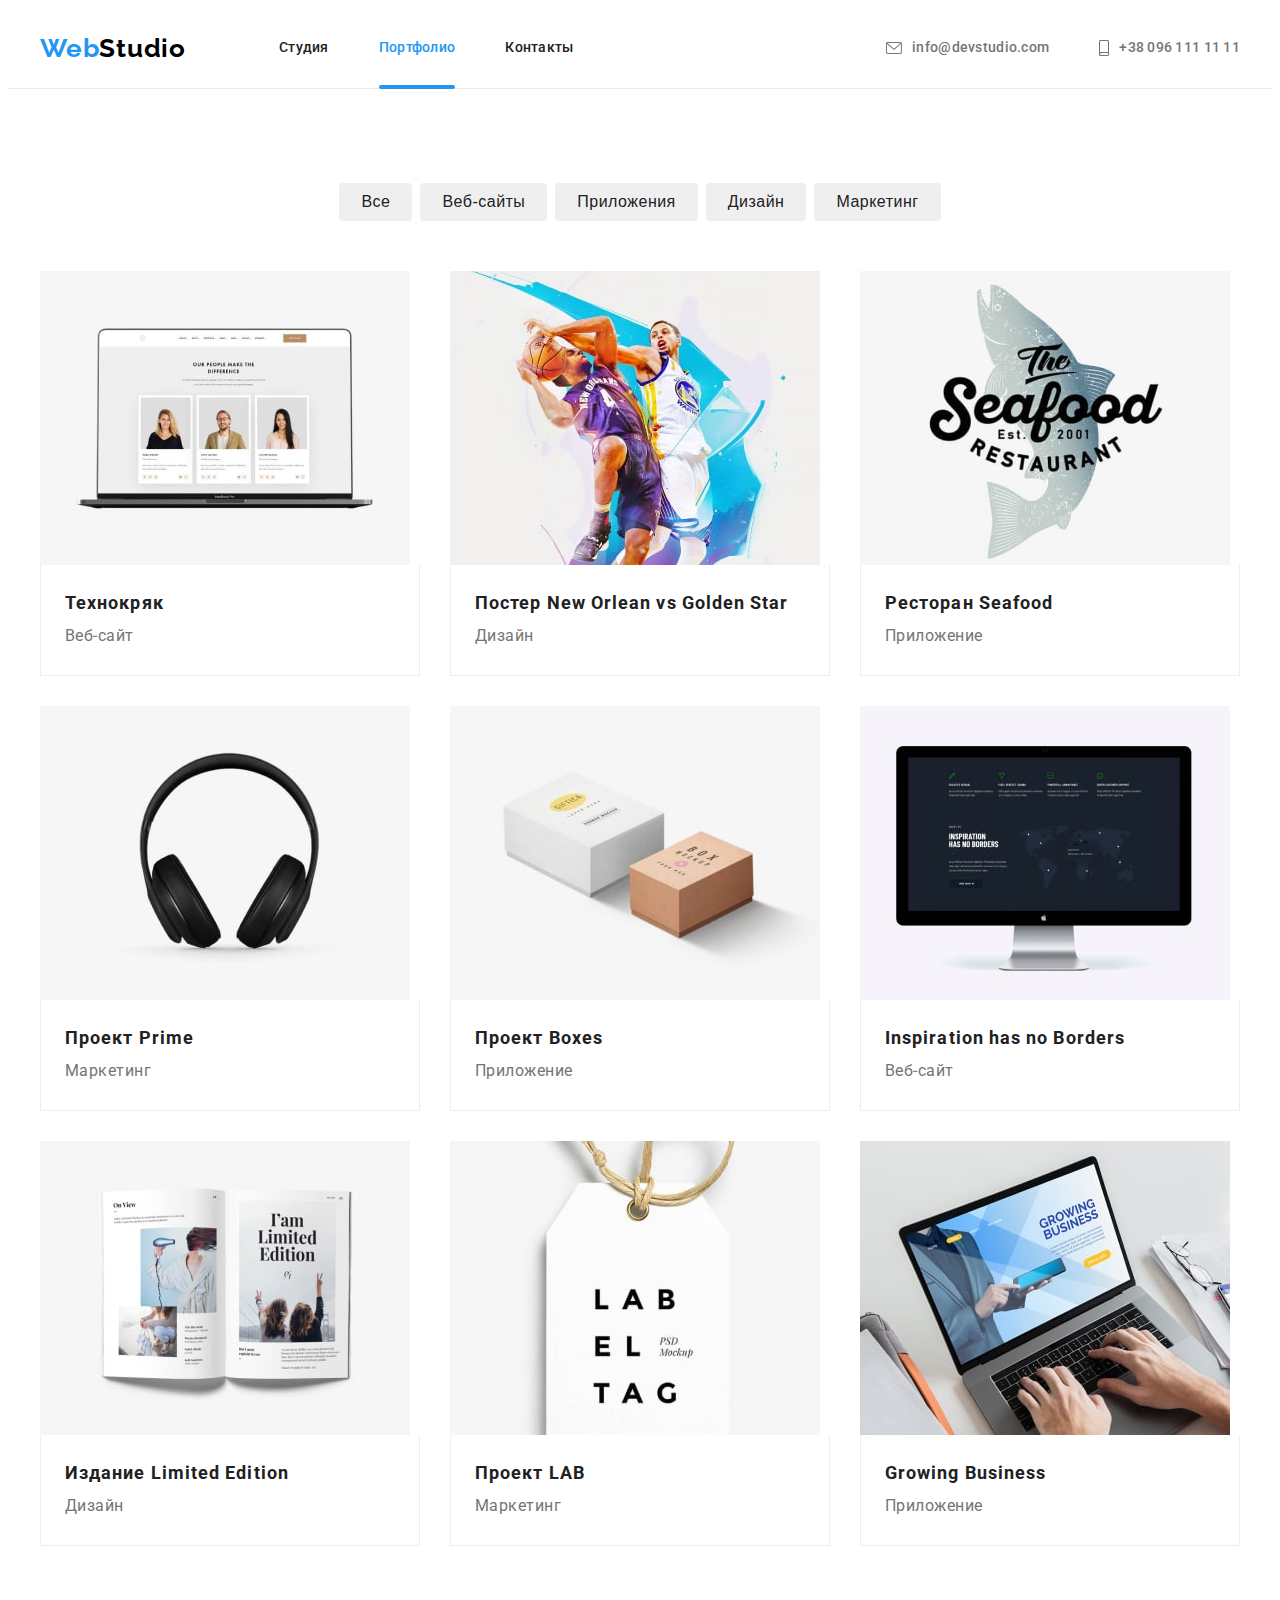
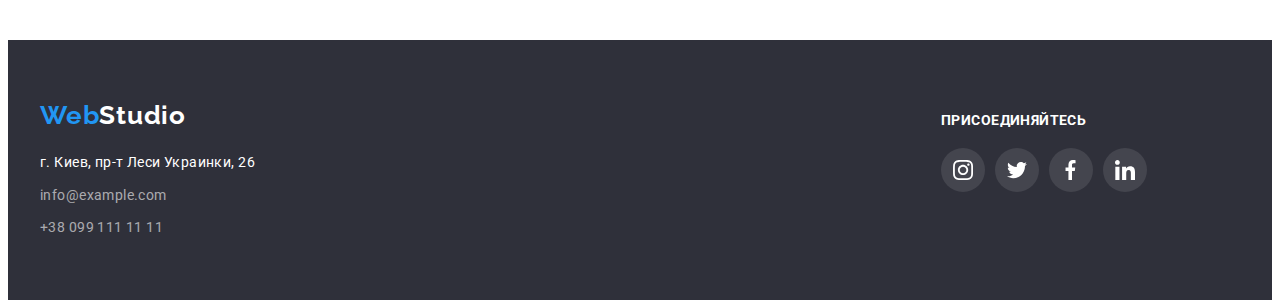
==== portfolio.html @ 2335413b "base" ====
<!DOCTYPE html>
<html lang="ru">
<head>
    <link rel="stylesheet" href="https://cdnjs.cloudflare.com/ajax/libs/modern-normalize/1.1.0/modern-normalize.min.css"
        integrity="sha512-wpPYUAdjBVSE4KJnH1VR1HeZfpl1ub8YT/NKx4PuQ5NmX2tKuGu6U/JRp5y+Y8XG2tV+wKQpNHVUX03MfMFn9Q=="
        crossorigin="anonymous" referrerpolicy="no-referrer" />
    <meta charset="UTF-8">
    <meta http-equiv="X-UA-Compatible" content="IE=edge">
    <meta name="viewport" content="width=device-width, initial-scale=1.0">
    <title>Document</title>
    <link rel="stylesheet" href="./css/style.css">
    <link rel="preconnect" href="https://fonts.googleapis.com">
    <link rel="preconnect" href="https://fonts.gstatic.com" crossorigin>
    <link href="https://fonts.googleapis.com/css2?family=Raleway:wght@700&family=Roboto:wght@400;500;700;900&display=swap"
        rel="stylesheet">
</head>
<body class="page">
    <header class="header">
        <div class="conteiner">
            <nav class="header-navigation">
                <a href="./index.html" lang="en" class="header-logo link">
                    <span class="header-logo-accent">Web</span>Studio
                </a>
    
                <ul class="header-list-menu list">
                    <li class="header-item-menu">
                        <a href="./index.html" class="header-link link">Студия</a>
                    </li>
                    <li class="header-item-menu">
                        <a href="./portfolio.html" class="header-link link current">Портфолио</a>
                    </li>
                    <li class="header-item-menu">
                        <a href="" class="header-link link">Контакты</a>
                    </li>
                </ul>
            </nav>
            <div class="header-right">
                <ul class="header-list-auth list">
                    <li class="header-item-auth">
                        <a class="header-mail link" href="mailto:info@devstudio.com">
                            <svg class="logo-icon" width="16" height="12">
                                <use href="./img/sprite.svg#icon-envelope"></use>
    
                            </svg>
                            info@devstudio.com
                        </a>
                    </li>
                    <li class="header-item-auth">
                        <a class="header-tel link" href="tel:+380961111111">
                            <svg class="logo-icon" width="10" height="16">
                                <use href="./img/sprite.svg#icon-smartphone"></use>
                            </svg>
                            +38 096 111 11 11</a>
                    </li>
                </ul>
            </div>
        </div>
    </header>
    <main>
        <section class="main-content section">
            <div class="conteiner">
                <h2 class="offscreen">Наша работа галерея</h2>
                <ul class="filter-list list">
                    <li  class="filter-item"><button class="btn-portfolio" type="button">Все</button></li>
                    <li class="filter-item"><button class="btn-portfolio" type="button">Веб-сайты</button></li>
                    <li class="filter-item"><button class="btn-portfolio" type="button">Приложения</button></li>
                    <li class="filter-item"><button class="btn-portfolio" type="button">Дизайн</button></li>
                    <li class="filter-item"><button class="btn-portfolio" type="button">Маркетинг</button></li>
                </ul>
                <ul class="content-list list"> 
                    
                    <li class="content-card">
                        <a class="content-link link" href="">
                            <div class="card-overlay">
                                <img src="./img/portfolio-page/team-profile-on-screan.jpg" alt="команда на екране" width="370" height="294">
                                <p class="content-text-portfolio link">Технокряк это современная площадка распространения коронавируса. Компании
                                    используют эту платформу для цифрового
                                    шпионажа и атак на защищённые сервера конкурентов.</p>
                            </div>  
                            <div class="content-card-inside">
                                <h3 class="content-title">Технокряк</h3>
                                <p class="content-product-name">Веб-сайт</p>
                            </div>
                        </a>
                    </li>

                    <li class="content-card" >
                        <a class="content-link link" href="">
                            <div class="card-overlay">
                                <img src="./img/portfolio-page/bascatbool.jpg" alt="баскетбол" width="370" height="294">
                                <p class="content-text-portfolio link"></p>
                            </div>
                            <div class="content-card-inside">
                                <h3 class="content-title">Постер <span lang="en">New Orlean vs Golden Star</span> </h3>
                                <p class="content-product-name">Дизайн</p>
                            </div>
                        </a>                     
                    </li>

                    <li class="content-card" >
                        <a class="content-link link" href="">
                            <div class="card-overlay">
                                <img src="./img/portfolio-page/shark-and-logo.jpg" alt="акула и логотип" width="370" height="294">
                                <p class="content-text-portfolio link"></p>
                            </div>
                            <div class="content-card-inside">
                                <h3 class="content-title">Ресторан <span lang="en">Seafood</span> </h3>
                                <p class="content-product-name">Приложение</p>
                            </div>
                        </a>
                    </li>

                    <li class="content-card">
                        <a class="content-link link" href="">
                            <div class="card-overlay">
                                <img src="./img/portfolio-page/headphone.jpg" alt="наушники" width="370" height="294">
                                <p class="content-text-portfolio link"></p>
                            </div>
                            <div class="content-card-inside">
                                <h3 class="content-title">Проект <span lang="en">Prime</span> </h3>
                                <p class="content-product-name">Маркетинг</p>
                            </div>
                        </a>                      
                    </li>

                    <li class="content-card">
                        <a class="content-link link" href="">
                            <div class="card-overlay">
                                <img src="./img/portfolio-page/two-box.jpg" alt="коробочки" width="370" height="294">
                                <p class="content-text-portfolio link"></p>
                            </div>
                            <div class="content-card-inside">
                                <h3 class="content-title">Проект <span lang="en">Boxes</span></h3>
                                <p class="content-product-name">Приложение</p>
                            </div>
                        </a>                      
                    </li>

                    <li class="content-card">
                        <a class="content-link link" href="">
                            <div class="card-overlay">
                                <img src="./img/portfolio-page/monitor.jpg" alt="монитор" width="370" height="294">
                                <p class="content-text-portfolio link"></p>
                            </div>
                            <div class="content-card-inside">
                                <h3 class="content-title" lang="en">Inspiration has no Borders</h3>
                                <p class="content-product-name">Веб-сайт</p>
                            </div>
                        </a>                       
                    </li>

                    <li class="content-card" >
                        <a class="content-link link" href="">
                            <div class="card-overlay">
                                <img src="./img/portfolio-page/magazin's-page.jpg" alt="страница журнала" width="370" height="294">
                                <p class="content-text-portfolio link"></p>
                            </div>
                            <div class="content-card-inside">
                                <h3 class="content-title">Издание <span lang="en">Limited Edition</span> </h3>
                                <p class="content-product-name">Дизайн</p>
                            </div>
                        </a>                       
                    </li>

                    <li class="content-card" >
                        <a class="content-link link" href="">
                            <div class="card-overlay">
                                <img src="./img/portfolio-page/tag.jpg" alt="етикетка" width="370" height="294">
                                <p class="content-text-portfolio link"></p>
                            </div>
                            <div class="content-card-inside">
                                <h3 class="content-title">Проект <span lang="en">LAB</span></h3>
                                <p class="content-product-name">Маркетинг</p>
                            </div>
                        </a>                      
                    </li>

                    <li class="content-card">
                        <a class="content-link link" href="">
                            <div class="card-overlay">
                                <img src="./img/portfolio-page/laptoop.jpg" alt="работа на ноутбуке" width="370" height="294">
                                <p class="content-text-portfolio link"></p>
                            </div>
                            <div class="content-card-inside">
                                <h3 class="content-title" lang="en">Growing Business</h3>
                                <p class="content-product-name">Приложение</p>
                            </div>
                        </a>                     
                    </li>
                </ul>
            </div>
        </section>
    </main>
<footer class="footer">
    <div class="conteiner footer-row">
        <div class="contacts-footer">
            <a href="./index.html" lang="en" class="footer-logo link">
                <span class="header-logo-accent">Web</span>Studio
            </a>
            <address>
                <ul class="list">
                    <li class="footer-item"><a class="link location" href="https://goo.gl/maps/bqCm8uYe42ZfHNk9A"
                            target="_blank" rel="noopener noreferrer">г. Киев, пр-т Леси Украинки, 26</a></li>
                    <li class="footer-item"><a class="link footer-item-mail-phone"
                            href="mailto:info@example.com">info@example.com</a></li>
                    <li class="footer-item"><a class="link footer-item-mail-phone" href="tel:+380991111111">+38 099 111
                            11 11</a>
                    </li>
                </ul>
            </address>
        </div>
        <div class="socials-footer">
            <p class="socials-text-footer">присоединяйтесь</p>
            <ul class="our-team-socials-footer  list socials-list">
                <li class="socials-item">
                    <a class="socials-link-footer link" href="">
                        <svg class="socials-icon-footer" width="20" height="20">
                            <use href="./img/sprite.svg#icon-instagram-1"></use>
                        </svg>
                    </a>
                </li>

                <li class="socials-item">
                    <a class="socials-link-footer link" href="">
                        <svg class="socials-icon-footer" width="20" height="20">
                            <use href="./img/sprite.svg#icon-twitter-2"></use>
                        </svg>
                    </a>
                </li>

                <li class="socials-item">
                    <a class="socials-link-footer link" href="">
                        <svg class="socials-icon-footer" width="20" height="20">
                            <use href="./img/sprite.svg#icon-facebook-3"></use>
                        </svg>
                    </a>
                </li>

                <li class="socials-item">
                    <a class="socials-link-footer link" href="">
                        <svg class="socials-icon-footer" width="20" height="20">
                            <use href="./img/sprite.svg#icon-linkedin-4"></use>
                        </svg>
                    </a>
                </li>
            </ul>
        </div>
    </div>
</footer>
</body>
</html>
---- css/style.css ----
:root {
  --main-title-color: #ffffff;
  --socondary-background-color: #f5f4fa;
  --main-text-color: #757575;
  --secondary-text-color: #212121;
  --accent-color: #2196f3;
  --card-betwen: 30px;
  --all-timing-animation: 250ms;
  --all-transition-timing-function: cubic-bezier(0.4, 0, 0.2, 1);
}

body {
  background-color: #ffffff;
  font-family: "Roboto", sans-serif;
  color: #757575;
}

p,
h1,
h2,
h3,
h4,
h5,
h6 {
  margin-top: 0;
  margin-bottom: 0;
}

ul {
  margin-bottom: 0;
  margin-top: 0;
  padding-left: 0;
}

img {
  display: block;
  max-width: 100%;
  height: auto;
}

.list {
  list-style: none;
}

.link {
  text-decoration: none;
}

.conteiner {
  margin-right: auto;
  margin-left: auto;
  width: 1200px;
  padding-left: 15px;
  padding-right: 15px;
}

.offscreen {
  position: absolute;
  clip: rect(1px, 1px, 1px, 1px);
  padding: 0;
  border: 0;
  height: 1px;
  width: 1px;
  overflow: hidden;
}

.section {
  padding-top: 94px;
  padding-bottom: 94px;
}
/* --------------header------------- */
.header {
  border-bottom: 1px solid #ececec;
}

.header-logo {
  font-family: "Raleway", sans-serif;
  font-style: normal;
  font-weight: bold;
  font-size: 26px;
  line-height: 1.19;
  letter-spacing: 0.03em;
  color: #000000;
  margin-right: 93px;
}

.header-logo-accent {
  color: var(--accent-color);
}

.header-link {
  display: block;
  font-weight: 500;
  font-size: 14px;
  line-height: 1.14;
  letter-spacing: 0.02em;
  color: var(--secondary-text-color);
  padding-top: 32px;
  padding-bottom: 32px;
  transition-property: color;
  transition-duration: var(--all-timing-animation);
  transition-timing-function: var(--all-transition-timing-function);
}

.header > .conteiner {
  display: flex;
  align-items: center;
}

.header-list-menu {
  display: flex;
}

.header-item-auth:not(:last-child),
.header-item-menu:not(:last-child) {
  margin-right: 50px;
}

.header-navigation {
  display: flex;
  align-items: center;
}

.header-list-auth {
  display: flex;
}

.header-link:hover,
.header-link:focus {
  color: var(--accent-color);
}

.header-right {
  margin-left: auto;
}

.header-item-menu {
  position: relative;
}

.current::after {
  content: "";
  display: inline-block;
  width: 100%;
  height: 4px;
  background-color: var(--accent-color);
  border-radius: 2px;
  position: absolute;
  bottom: -1px;
  left: 0px;
}

.header-list-menu .current {
  color: var(--accent-color);
}

.header-tel,
.header-mail {
  display: flex;
  align-items: center;
  font-weight: 500;
  font-size: 14px;
  line-height: 1.14;
  letter-spacing: 0.02em;
  color: var(--main-text-color);
  padding-top: 32px;
  padding-bottom: 32px;
  transition-property: color;
  transition-duration: var(--all-timing-animation);
  transition-timing-function: var(--all-transition-timing-function);
}

.logo-icon {
  margin-right: 10px;
  fill: #757575;
  transition-property: fill;
  transition-duration: var(--all-timing-animation);
  transition-timing-function: var(--all-transition-timing-function);
}

.header-mail:focus,
.header-mail:hover,
.header-tel:hover,
.header-tel:focus {
  color: var(--accent-color);
}

.header-tel:focus > .logo-icon,
.header-mail:focus > .logo-icon,
.header-tel:hover > .logo-icon,
.header-mail:hover > .logo-icon {
  fill: var(--accent-color);
}

/* --------------hero------------- */
.background-image-hero {
  background-image: linear-gradient(
      rgba(47, 48, 58, 0.4),
      rgba(47, 48, 58, 0.4)
    ),
    url(../img/hero-section/bg-hero.jpg);
  max-width: 1600px;
  background-repeat: no-repeat;
  background-position: center;
  background-size: cover;
  margin: 0 auto;
}

.hero {
  padding-top: 200px;
  padding-bottom: 200px;
}

.hero-title {
  font-weight: 900;
  font-size: 44px;
  line-height: 1.36;
  text-align: center;
  letter-spacing: 0.06em;
  text-transform: uppercase;
  color: #ffffff;
}

.btn {
  display: block;
  width: 200px;
  height: 50px;
  background-color: var(--accent-color);
  border-radius: 4px;
  border: none;
  font-weight: bold;
  font-size: 16px;
  line-height: 1.87;
  color: #ffffff;
  cursor: pointer;
  margin: 0 auto;
  margin-top: 30px;
}

/* ---------------about-us------------ */

.about-us-image {
  width: 270px;
  height: 120px;
  display: flex;
  align-items: center;
  justify-content: center;
  background-color: #f5f4fa;
  border-radius: 4px;
}

.about-us-title {
  margin-top: 30px;
  font-weight: bold;
  font-size: 14px;
  line-height: 16px;
  letter-spacing: 0.03em;
  text-transform: uppercase;
  color: var(--secondary-text-color);
  margin-bottom: 10px;
}

.about-us-text {
  font-weight: normal;
  font-size: 14px;
  line-height: 1.71;
  letter-spacing: 0.03em;
  color: var(--main-text-color);
}

.about-us-list {
  display: flex;
}

.about-us-item {
  display: inline-block;
  width: 270px;
}

.about-us-photo-item:not(:last-child),
.about-us-item:not(:last-child) {
  margin-right: 30px;
}

/* ---------------about-us-second----------- */
.about-us-second {
  padding-bottom: 94px;
}

.about-us-photo-item {
  position: relative;
}

.about-us-photo-item::before {
  content: "";
  display: inline-block;
  width: 100%;
  height: 70px;
  background-color: #2f303a;
  opacity: 0.8;
  position: absolute;
  bottom: 0px;
  right: 0px;
}

.about-us-text-in-photo {
  display: inline-block;
  width: 100%;
  margin-top: 251px;
  font-style: normal;
  font-weight: bold;
  font-size: 14px;
  line-height: 1.14;
  text-align: center;
  color: #ffffff;
  letter-spacing: 0.03em;
  text-transform: uppercase;
  position: absolute;
  top: 0px;
}

.about-us-title-two {
  font-weight: bold;
  font-size: 36px;
  line-height: 1.16;
  text-align: center;
  letter-spacing: 0.03em;
  color: var(--secondary-text-color);
  margin-bottom: 50px;
}

.about-us-list-photo {
  display: flex;
}

.about-us-photo-item {
  margin-right: 30px;
}

/* ---------------our-team------------ */
.our-team {
  background-color: #f5f4fa;
}

.our-team-main-title {
  font-weight: bold;
  font-size: 36px;
  line-height: 1.16;
  text-align: center;
  letter-spacing: 0.03em;
  color: var(--secondary-text-color);
  margin-bottom: 50px;
}

.our-team-list {
  display: flex;
}

.our-team-card {
  box-shadow: 0px 1px 3px rgba(0, 0, 0, 0.12), 0px 1px 1px rgba(0, 0, 0, 0.14),
    0px 2px 1px rgba(0, 0, 0, 0.2);
  border-radius: 0px 0px 4px 4px;
  background-color: #ffffff;
}

.our-team-card:not(:last-child) {
  margin-right: 30px;
}

.our-team-content {
  padding-bottom: 30px;
  padding-top: 30px;
}

.our-team-name {
  font-weight: 500;
  font-size: 16px;
  line-height: 1.18;
  text-align: center;
  letter-spacing: 0.03em;
  color: var(--secondary-text-color);
}

.our-team-jobs-name {
  font-weight: normal;
  font-size: 16px;
  line-height: 1.18;
  text-align: center;
  letter-spacing: 0.03em;
  margin-top: 10px;
  margin-bottom: 16px;
}

.socials-link {
  width: 44px;
  height: 44px;
  display: flex;
  align-items: center;
  justify-content: center;
  border-radius: 50%;
  background-color: #ffffff;
  transition-property: background-color;
  transition-duration: var(--all-timing-animation);
  transition-timing-function: var(--all-transition-timing-function);
}

.socials-list {
  display: flex;
  justify-content: center;
}

.socials-item:not(:last-child) {
  margin-right: 10px;
}

.socials-icon {
  fill: #afb1b8;
  transition-property: fill;
  transition-duration: var(--all-timing-animation);
  transition-timing-function: var(--all-transition-timing-function);
}

.socials-link:hover > .socials-icon {
  fill: #ffffff;
}

.socials-link:focus > .socials-icon {
  fill: #ffffff;
}

.socials-link:hover,
.socials-link:focus {
  background-color: var(--accent-color);
}
/*---------------our-clients---------*/

.our-clients-title {
  font-style: normal;
  font-weight: bold;
  font-size: 36px;
  line-height: 1.16;
  text-align: center;
  letter-spacing: 0.03em;
  color: var(--secondary-text-color);
}

.our-clients-list {
  display: flex;
  margin-top: 50px;
  align-items: center;
}

.our-clients-item {
  width: 170px;
  height: 92px;
  border: 1px solid #afb1b8;
  border-radius: 4px;
  transition-property: color;
  transition-duration: var(--all-timing-animation);
  transition-timing-function: var(--all-transition-timing-function);
}

.our-clients-item:not(:last-child) {
  margin-right: 30px;
}

.our-clients-image {
  fill: #afb1b8;
  transition-property: fill;
  transition-duration: var(--all-timing-animation);
  transition-timing-function: var(--all-transition-timing-function);
}

.our-clients-link {
  width: 100%;
  height: 100%;
  display: flex;
  align-items: center;
  justify-content: center;
}

.our-clients-link:focus > .our-clients-image {
  fill: var(--accent-color);
}

.our-clients-link:focus > .our-clients-item {
  border: 1px solid var(--accent-color);
}
.our-clients-item:hover .our-clients-image {
  fill: var(--accent-color);
}

.our-clients-item:hover {
  border: 1px solid var(--accent-color);
}
/* ---------------footer------------ */
.footer-row {
  display: flex;
  justify-content: space-between;
}

.contacts-footer {
  margin-right: 70px;
}

.footer-logo {
  display: block;
  font-family: "Raleway", sans-serif;
  font-style: normal;
  font-weight: bold;
  font-size: 26px;
  line-height: 1.19;
  letter-spacing: 0.03em;
  color: #ffffff;
}

.location {
  display: block;
  font-style: normal;
  font-weight: normal;
  font-size: 14px;
  line-height: 1.71;
  letter-spacing: 0.03em;
  color: #ffffff;
}

.footer-item-mail-phone {
  display: block;
  font-style: normal;
  font-weight: normal;
  font-size: 14px;
  line-height: 1.71;
  letter-spacing: 0.03em;
  color: rgba(255, 255, 255, 0.6);
}

.footer-item {
  margin-top: 9px;
}

.footer-item:first-child {
  margin-top: 20px;
}

.socials-footer {
  margin-right: 93px;
}

.socials-text-footer {
  margin-top: 12px;
  margin-bottom: 20px;
  font-style: normal;
  font-weight: bold;
  font-size: 14px;
  line-height: 16px;
  letter-spacing: 0.03em;
  text-transform: uppercase;
  color: #ffffff;
}

.our-team-socials-footer {
  display: flex;
  margin-top: 20px;
}

.socials-icon-footer {
  fill: #ffffff;
}

.socials-link-footer {
  background: rgba(255, 255, 255, 0.1);
  width: 44px;
  height: 44px;
  display: flex;
  align-items: center;
  justify-content: center;
  border-radius: 50%;
  transition-property: background-color;
  transition-duration: var(--all-timing-animation);
  transition-timing-function: var(--all-transition-timing-function);
}

.footer {
  background-color: #2f303a;
  padding-top: 60px;
  padding-bottom: 60px;
}

.socials-link-footer:hover,
.socials-link-footer:focus {
  background-color: var(--accent-color);
}

.sign-footer-wrap {
  display: flex;
  justify-content: space-between;
}

.footer-input {
  width: 358px;
  height: 50px;
  border: 1px solid rgba(255, 255, 255, 0.3);
  filter: drop-shadow(0px 4px 4px rgba(0, 0, 0, 0.15));
  border-radius: 4px;
  background: transparent;
  padding-left: 16px;
}

.btn-footer {
  margin: 0;
  margin-left: 12px;
  display: inline-flex;
  align-items: center;
  justify-content: center;
}

.icon-send {
  margin-left: 10px;
}
/* --------------PORFOLIO HTML--------- */
/* -------------content--------------- */
.filter-list {
  display: flex;
  justify-content: center;
  margin-bottom: 50px;
}

.filter-item:not(:last-child) {
  margin-right: 8px;
}

.btn-portfolio {
  padding: 6px 22px 6px 22px;
  font-weight: 500;
  font-size: 16px;
  line-height: 1.62;
  text-align: center;
  letter-spacing: 0.03em;
  cursor: pointer;
  color: var(--secondary-text-color);
  border-radius: 4px;
  border: none;
  transition-property: color, background-color, box-shadow;
  transition-duration: var(--all-timing-animation);
  transition-timing-function: var(--all-transition-timing-function);
}

.btn-portfolio:focus,
.btn-portfolio:hover,
.btn-portfolio:active {
  color: #ffffff;
  background-color: var(--accent-color);
  box-shadow: 0px 3px 1px rgba(0, 0, 0, 0.1), 0px 1px 2px rgba(0, 0, 0, 0.08),
    0px 2px 2px rgba(0, 0, 0, 0.12);
}

.content-title {
  font-weight: bold;
  font-size: 18px;
  line-height: 2;
  letter-spacing: 0.06em;
  color: var(--secondary-text-color);
}

.content-product-name {
  font-weight: normal;
  font-size: 16px;
  line-height: 1.87;
  letter-spacing: 0.03em;
  margin-bottom: 4px;
  color: var(--main-text-color);
}

.content-list {
  display: flex;
  flex-wrap: wrap;
  margin-top: calc(-1 * var(--card-betwen));
  margin-left: calc(-1 * var(--card-betwen));
}

.content-card {
  margin-left: var(--card-betwen);
  margin-top: var(--card-betwen);
  flex-basis: calc(100% / 3 - var(--card-betwen));
}

.content-link {
  display: block;
  transition-property: background-color, box-shadow;
  transition-duration: var(--all-timing-animation);
  transition-timing-function: var(--all-transition-timing-function);
}

.card-overlay {
  position: relative;
  overflow: hidden;
}

.content-text-portfolio {
  position: absolute;
  top: 0;
  left: 0;
  background-color: rgba(33, 150, 243, 0.9);
  height: 100%;
  width: 100%;
  font-style: normal;
  font-weight: normal;
  font-size: 18px;
  line-height: 1.56;
  letter-spacing: 0.03em;
  color: #ffffff;
  padding: 63px 24px 63px 24px;
  overflow: auto;
  transform: translateY(100%);
  transition-property: transform;
  transition-duration: var(--all-timing-animation);
  transition-timing-function: var(--all-transition-timing-function);
}

.content-link:hover,
.content-link:focus {
  box-shadow: 0px 1px 1px rgba(0, 0, 0, 0.12), 0px 4px 4px rgba(0, 0, 0, 0.06),
    1px 4px 6px rgba(0, 0, 0, 0.16);
}

.content-link:hover .content-text-portfolio,
.content-link:focus .content-text-portfolio {
  transform: translateY(0%);
}

.content-card-inside {
  padding: 20px 24px 20px 24px;
  background: #ffffff;
  border: 1px solid #eeeeee;
  border-top: none;
}

/* --------------modal-------------- */

.backdrop {
  position: fixed;
  width: 100vw;
  height: 100vh;
  background-color: rgba(0, 0, 0, 0.1);
  top: 0;
  right: 0;
  display: flex;
  justify-content: center;
  align-items: center;
  transition: opacity 250ms, visibility 250ms;
}

.modal-window {
  width: 528px;
  min-height: 581px;
  background-color: #ffffff;
  box-shadow: 0px 1px 3px rgba(0, 0, 0, 0.12), 0px 1px 1px rgba(0, 0, 0, 0.14),
    0px 2px 1px rgba(0, 0, 0, 0.2);
  border-radius: 4px;
  position: relative;
  opacity: 1;
  padding: 40px;
  transition-property: opacity;
  transition-duration: var(--all-timing-animation);
  transition-timing-function: var(--all-transition-timing-function);
}

.btn-close {
  width: 30px;
  height: 30px;
  border: 1px solid rgba(0, 0, 0, 0.1);
  border-radius: 50%;
  display: flex;
  align-items: center;
  justify-content: center;
  background: unset;
  position: absolute;
  right: 8px;
  top: 8px;
}

.btn-close:focus,
.btn-close:hover > .modal-icon {
  fill: var(--accent-color);
}

.is-hidden {
  opacity: 0;
  visibility: hidden;
  pointer-events: none;
}

.modal-title {
  font-style: normal;
  font-weight: bold;
  font-size: 20px;
  line-height: 1.15;
  text-align: center;
  letter-spacing: 0.03em;
  color: var(--secondary-text-color);
  display: block;
  margin-bottom: 12px;
}

.modal-form-field {
  margin-bottom: 15px;
}

.modal-form-input {
  width: 100%;
  height: 40px;
  border: 1px solid rgba(33, 33, 33, 0.2);
  border-radius: 4px;
  padding-left: 42px;
  outline: none;
}

.modal-comment:focus,
.modal-form-input:focus {
  border: 1px solid var(--accent-color);
}

.modal-form-input:focus + .modal-form-icon {
  fill: var(--accent-color);
}

.input-wrap {
  display: block;
  position: relative;
}

.modal-form-label {
  font-style: normal;
  font-weight: normal;
  font-size: 12px;
  line-height: 1.16;
  letter-spacing: 0.01em;
  display: block;
  margin-bottom: 4px;
}

.modal-form-icon {
  position: absolute;
  left: 15px;
  top: 50%;
  transform: translateY(-50%);
}

.modal-comment {
  width: 100%;
  height: 120px;
  border: 1px solid rgba(33, 33, 33, 0.2);
  border-radius: 4px;
  padding: 12px 16px 12px 16px;
  resize: none;
  outline: none;
}

.modal-comment::placeholder {
  font-style: normal;
  font-weight: normal;
  font-size: 12px;
  line-height: 1.16;
  letter-spacing: 0.01em;
  color: rgba(117, 117, 117, 0.5);
}

.check-label {
  display: flex;
  align-items: center;
  font-style: normal;
  font-weight: normal;
  font-size: 14px;
  line-height: 1.71;
  letter-spacing: 0.03em;
}

.icon-check {
  width: 16px;
  height: 15px;
  border: 2px solid var(--secondary-text-color);
  border-radius: 2px;
  margin-left: 12px;
  margin-right: 7px;
  display: flex;
  align-items: center;
  justify-content: center;
}

.checkbox:focus + label > span {
  border: 2px solid var(--accent-color);
}

.license {
  margin-left: 5px;
  color: var(--accent-color);
}

.checkbox:checked + .check-label > .icon-check {
  background-color: var(--accent-color);
  border: none;
}

.btn-modal {
  display: block;
  width: 200px;
  height: 50px;
  background-color: var(--accent-color);
  border-radius: 4px;
  letter-spacing: 0.06em;
  font-weight: bold;
  font-size: 16px;
  border: none;
  line-height: 1.87;
  color: #ffffff;
  cursor: pointer;
  margin: 0 auto;
  margin-top: 30px;
  box-shadow: 0px 4px 4px rgba(0, 0, 0, 0.15);
}
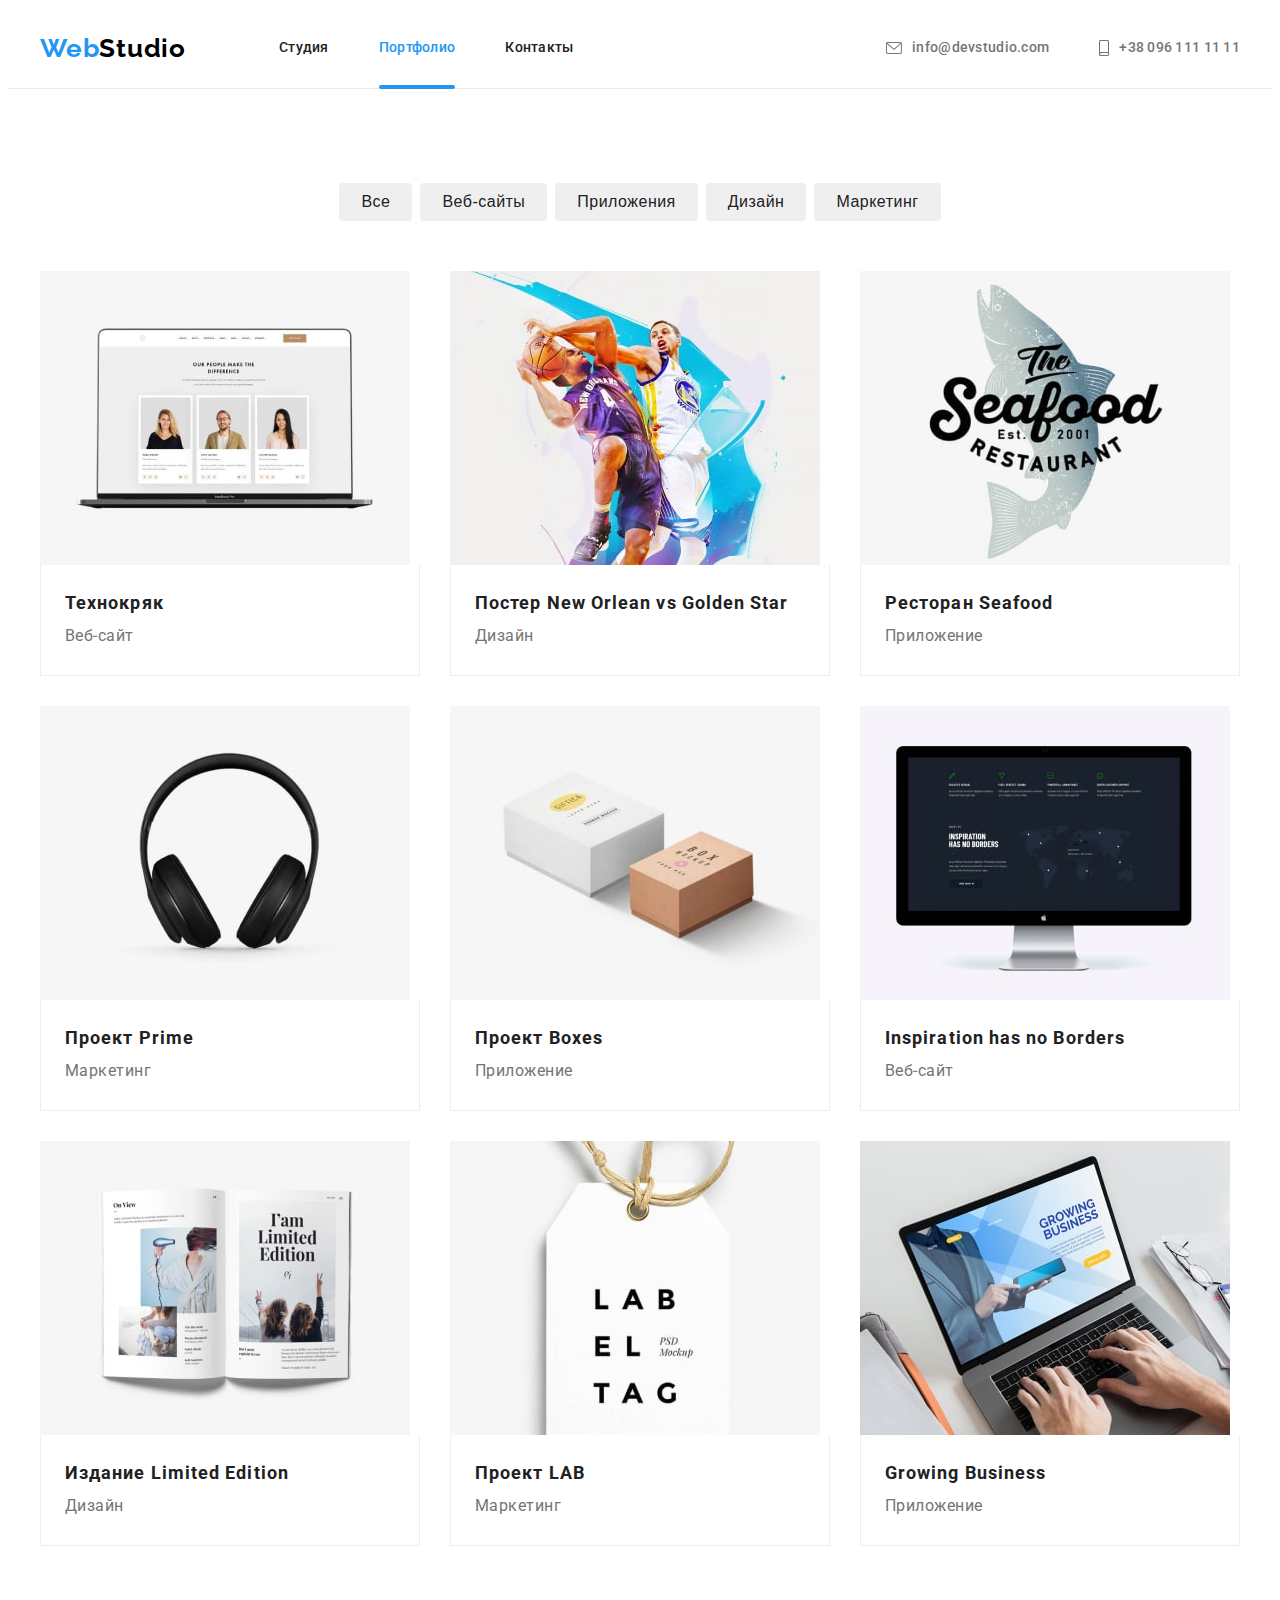
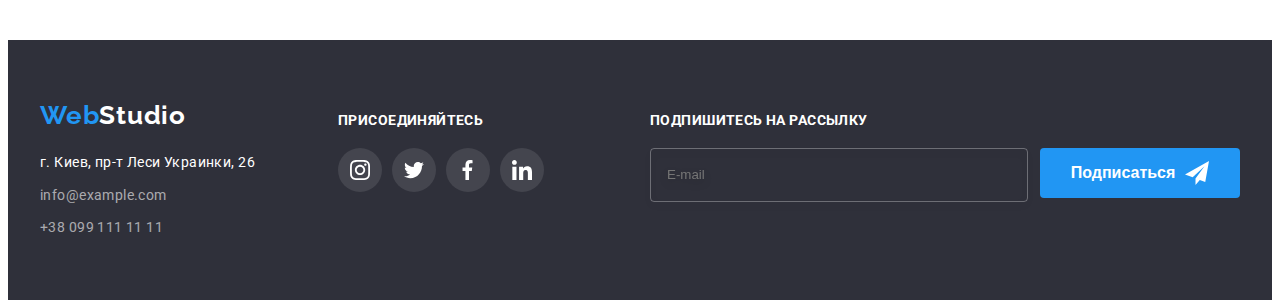
==== commit 48a2cd9c: "all" ====
--- a/portfolio.html
+++ b/portfolio.html
@@ -9,6 +9,7 @@
     <meta name="viewport" content="width=device-width, initial-scale=1.0">
     <title>Document</title>
     <link rel="stylesheet" href="./css/style.css">
+    <link rel="stylesheet" href="./css/main.min.css">
     <link rel="preconnect" href="https://fonts.googleapis.com">
     <link rel="preconnect" href="https://fonts.gstatic.com" crossorigin>
     <link href="https://fonts.googleapis.com/css2?family=Raleway:wght@700&family=Roboto:wght@400;500;700;900&display=swap"
@@ -245,6 +246,16 @@
                 </li>
             </ul>
         </div>
+        <div class="sign-footer">
+            <p class="socials-text-footer">Подпишитесь на рассылку</p>
+            <form action="#" class="sign-footer-wrap">
+                <input type="email" name="sign-email" id="sign" class="footer-input" placeholder="E-mail">
+                <button class="btn btn-footer" type="button">Подписаться <svg class="icon-send" width="24" height="24">
+                        <use href="./img/sprite.svg#icon-send"></use>
+                    </svg> </button>
+            </form>
+
+        </div>
     </div>
 </footer>
 </body>
--- a/css/main.min.css
+++ b/css/main.min.css
@@ -0,0 +1,2 @@
+:root{--main-title-color: #ffffff;--socondary-background-color: #f5f4fa;--main-text-color: #757575;--secondary-text-color: #212121;--accent-color: #2196f3;--card-betwen: 30px;--all-timing-animation: 250ms;--all-transition-timing-function: cubic-bezier(0.4, 0, 0.2, 1)}.offscreen{position:absolute;clip:rect(1px, 1px, 1px, 1px);padding:0;border:0;height:1px;width:1px;overflow:hidden}.logo{font-family:"Raleway", sans-serif;font-style:normal;font-weight:bold;font-size:26px;line-height:1.19;letter-spacing:0.03em;color:#000000}.logo .logo__accent-txt-color{color:var(--accent-color)}.logo_color_white{color:#ffffff}body{background-color:#ffffff;font-family:"Roboto", sans-serif;color:#757575}p,h1,h2,h3,h4,h5,h6{margin-top:0;margin-bottom:0}ul{margin-bottom:0;margin-top:0;padding-left:0}img{display:block;max-width:100%;height:auto}.list{list-style:none}.link{text-decoration:none}.conteiner{margin-right:auto;margin-left:auto;width:1200px;padding-left:15px;padding-right:15px}.btn{display:block;width:200px;height:50px;background-color:var(--accent-color);border-radius:4px;border:none;font-weight:bold;font-size:16px;line-height:1.87;color:#ffffff;cursor:pointer}.section{padding-top:94px;padding-bottom:94px}.socials-list{display:flex;justify-content:center}.socials-item:not(:last-child){margin-right:10px}.socials-icon{fill:#afb1b8;transition-property:fill;transition-duration:var(--all-timing-animation);transition-timing-function:var(--all-transition-timing-function)}.socials-link:focus .socials-icon,.socials-link:hover .socials-icon{fill:#ffffff}.socials-link{width:44px;height:44px;display:flex;align-items:center;justify-content:center;border-radius:50%;background-color:#ffffff;transition-property:background-color;transition-duration:var(--all-timing-animation);transition-timing-function:var(--all-transition-timing-function)}.socials-link:focus{background-color:var(--accent-color)}.socials-link:hover{background-color:var(--accent-color)}.header{border-bottom:1px solid #ececec}.header-list__link{display:block;font-weight:500;font-size:14px;line-height:1.14;letter-spacing:0.02em;color:var(--secondary-text-color);padding-top:32px;padding-bottom:32px;transition-property:color;transition-duration:var(--all-timing-animation);transition-timing-function:var(--all-transition-timing-function)}.header-list__link:hover,.header-list__link:focus{color:var(--accent-color)}.header__logo{margin-right:93px}.header .conteiner{display:flex;align-items:center}.header-list{display:flex}.header-right__item:not(:last-child),.header-list__item:not(:last-child){margin-right:50px}.header-navigation{display:flex;align-items:center}.header-right__auth{display:flex}.header-right{margin-left:auto}.header-list__item{position:relative}.current::after{content:"";display:inline-block;width:100%;height:4px;background-color:var(--accent-color);border-radius:2px;position:absolute;bottom:-1px;left:0px}.header-list__item .current::after{color:var(--accent-color)}.header-list__item .current{color:var(--accent-color)}.header-right__tel,.header-right__mail{display:flex;align-items:center;font-weight:500;font-size:14px;line-height:1.14;letter-spacing:0.02em;color:var(--main-text-color);padding-top:32px;padding-bottom:32px;transition-property:color;transition-duration:var(--all-timing-animation);transition-timing-function:var(--all-transition-timing-function)}.header-right__tel:hover,.header-right__tel:focus,.header-right__mail:hover,.header-right__mail:focus{color:var(--accent-color)}.logo-icon{margin-right:10px;fill:#757575;transition-property:fill;transition-duration:var(--all-timing-animation);transition-timing-function:var(--all-transition-timing-function)}.header-right__tel:hover .logo-icon,.header-right__mail:focus .logo-icon,.header-right__tel:focus .logo-icon,.header-right__mail:hover .logo-icon{fill:var(--accent-color)}.background-image-hero{background-image:linear-gradient(rgba(47,48,58,0.4), rgba(47,48,58,0.4)),url(../img/hero-section/bg-hero.jpg);max-width:1600px;background-repeat:no-repeat;background-position:center;background-size:cover;margin:0 auto}.hero{padding-top:200px;padding-bottom:200px}.hero__title{font-weight:900;font-size:44px;line-height:1.36;text-align:center;letter-spacing:0.06em;text-transform:uppercase;color:#ffffff}.hero_btn{margin:0 auto;margin-top:30px}.about-us-list{display:flex}.about-us-list__image{width:270px;height:120px;display:flex;align-items:center;justify-content:center;background-color:#f5f4fa;border-radius:4px}.about-us-list__title{margin-top:30px;font-weight:bold;font-size:14px;line-height:16px;letter-spacing:0.03em;text-transform:uppercase;color:var(--secondary-text-color);margin-bottom:10px}.about-us-list__text{font-weight:normal;font-size:14px;line-height:1.71;letter-spacing:0.03em;color:var(--main-text-color)}.about-us-list__item{display:inline-block;width:270px}.about-us-list__item:not(:last-child){margin-right:30px}.we-do{padding-bottom:94px}.we-do-title{font-weight:bold;font-size:36px;line-height:1.16;text-align:center;letter-spacing:0.03em;color:var(--secondary-text-color);margin-bottom:50px}.we-do-list{display:flex;justify-content:space-between}.we-do-list__item{position:relative}.we-do-list__item::before{content:"";display:inline-block;width:100%;height:70px;background-color:#2f303a;opacity:0.8;position:absolute;bottom:0px;right:0px}.we-do-list__text{display:inline-block;width:100%;margin-top:251px;font-style:normal;font-weight:bold;font-size:14px;line-height:1.14;text-align:center;color:#ffffff;letter-spacing:0.03em;text-transform:uppercase;position:absolute;top:0px}.our-team{background-color:#f5f4fa}.our-team-main-title{font-weight:bold;font-size:36px;line-height:1.16;text-align:center;letter-spacing:0.03em;color:var(--secondary-text-color);margin-bottom:50px}.our-team-list{display:flex}.our-team-card{box-shadow:0px 1px 3px rgba(0,0,0,0.12),0px 1px 1px rgba(0,0,0,0.14),0px 2px 1px rgba(0,0,0,0.2);border-radius:0px 0px 4px 4px;background-color:#ffffff}.our-team-card:not(:last-child){margin-right:30px}.our-team-content{padding-bottom:30px;padding-top:30px}.our-team-name{font-weight:500;font-size:16px;line-height:1.18;text-align:center;letter-spacing:0.03em;color:var(--secondary-text-color)}.our-team-jobs-name{font-weight:normal;font-size:16px;line-height:1.18;text-align:center;letter-spacing:0.03em;margin-top:10px;margin-bottom:16px}.our-clients-title{font-style:normal;font-weight:bold;font-size:36px;line-height:1.16;text-align:center;letter-spacing:0.03em;color:var(--secondary-text-color)}.our-clients-image{fill:#afb1b8;transition-property:fill;transition-duration:var(--all-timing-animation);transition-timing-function:var(--all-transition-timing-function)}.our-clients-list{display:flex;margin-top:50px;align-items:center}.our-clients-item{width:170px;height:92px;border:1px solid #afb1b8;border-radius:4px;transition-property:color;transition-duration:var(--all-timing-animation);transition-timing-function:var(--all-transition-timing-function)}.our-clients-item:not(:last-child){margin-right:30px}.our-clients-item:hover .our-clients-link .our-clients-image{fill:var(--accent-color)}.our-clients-item:hover:hover{border:1px solid var(--accent-color)}.our-clients-link{width:100%;height:100%;display:flex;align-items:center;justify-content:center}.our-clients-link:focus .our-clients-image{fill:var(--accent-color)}.our-clients-link:focus .our-clients-item{border:1px solid var(--accent-color)}.footer-row{display:flex;justify-content:space-between}.contacts-footer{margin-right:70px}.footer__logo{color:#ffffff}.location{display:block;font-style:normal;font-weight:normal;font-size:14px;line-height:1.71;letter-spacing:0.03em;color:#ffffff}.footer-item-mail-phone{display:block;font-style:normal;font-weight:normal;font-size:14px;line-height:1.71;letter-spacing:0.03em;color:rgba(255,255,255,0.6)}.footer-item{margin-top:9px}.footer-item:first-child{margin-top:20px}.socials-footer{margin-right:93px}.socials-text-footer{margin-top:12px;margin-bottom:20px;font-style:normal;font-weight:bold;font-size:14px;line-height:16px;letter-spacing:0.03em;text-transform:uppercase;color:#ffffff}.our-team-socials-footer{display:flex;margin-top:20px}.socials-icon-footer{fill:#ffffff}.socials-link-footer{background:rgba(255,255,255,0.1);width:44px;height:44px;display:flex;align-items:center;justify-content:center;border-radius:50%;transition-property:background-color;transition-duration:var(--all-timing-animation);transition-timing-function:var(--all-transition-timing-function)}.socials-link-footer:focus,.socials-link-footer:hover{background-color:var(--accent-color)}.footer{background-color:#2f303a;padding-top:60px;padding-bottom:60px}.sign-footer-wrap{display:flex;justify-content:space-between}.footer-input{width:358px;height:50px;border:1px solid rgba(255,255,255,0.3);filter:drop-shadow(0px 4px 4px rgba(0,0,0,0.15));border-radius:4px;background:transparent;padding-left:16px}.btn-footer{margin:0;margin-left:12px;display:inline-flex;align-items:center;justify-content:center}.icon-send{margin-left:10px}.filter-list{display:flex;justify-content:center;margin-bottom:50px}.filter-item:not(:last-child){margin-right:8px}.btn-portfolio{padding:6px 22px 6px 22px;font-weight:500;font-size:16px;line-height:1.62;text-align:center;letter-spacing:0.03em;cursor:pointer;color:var(--secondary-text-color);border-radius:4px;border:none;transition-property:color, background-color, box-shadow;transition-duration:var(--all-timing-animation);transition-timing-function:var(--all-transition-timing-function)}.btn-portfolio:focus,.btn-portfolio:hover,.btn-portfolio:active{color:#ffffff;background-color:var(--accent-color);box-shadow:0px 3px 1px rgba(0,0,0,0.1),0px 1px 2px rgba(0,0,0,0.08),0px 2px 2px rgba(0,0,0,0.12)}.content-title{font-weight:bold;font-size:18px;line-height:2;letter-spacing:0.06em;color:var(--secondary-text-color)}.content-product-name{font-weight:normal;font-size:16px;line-height:1.87;letter-spacing:0.03em;margin-bottom:4px;color:var(--main-text-color)}.content-list{display:flex;flex-wrap:wrap;margin-top:calc(-1 * var(--card-betwen));margin-left:calc(-1 * var(--card-betwen))}.content-card{margin-left:var(--card-betwen);margin-top:var(--card-betwen);flex-basis:calc(100% / 3 - var(--card-betwen))}.content-link{display:block;transition-property:background-color, box-shadow;transition-duration:var(--all-timing-animation);transition-timing-function:var(--all-transition-timing-function)}.content-link:hover,.content-link:focus{box-shadow:0px 1px 1px rgba(0,0,0,0.12),0px 4px 4px rgba(0,0,0,0.06),1px 4px 6px rgba(0,0,0,0.16)}.content-link:hover .content-text-portfolio,.content-link:focus .content-text-portfolio{transform:translateY(0%)}.card-overlay{position:relative;overflow:hidden}.content-text-portfolio{position:absolute;top:0;left:0;background-color:rgba(33,150,243,0.9);height:100%;width:100%;font-style:normal;font-weight:normal;font-size:18px;line-height:1.56;letter-spacing:0.03em;color:#ffffff;padding:63px 24px 63px 24px;overflow:auto;transform:translateY(101%);transition-property:transform;transition-duration:var(--all-timing-animation);transition-timing-function:var(--all-transition-timing-function)}.content-card-inside{padding:20px 24px 20px 24px;background:#ffffff;border:1px solid #eeeeee;border-top:none}.backdrop{position:fixed;width:100vw;height:100vh;background-color:rgba(0,0,0,0.1);top:0;right:0;display:flex;justify-content:center;align-items:center;transition:opacity 250ms, visibility 250ms}.modal-window{width:528px;min-height:581px;background-color:#ffffff;box-shadow:0px 1px 3px rgba(0,0,0,0.12),0px 1px 1px rgba(0,0,0,0.14),0px 2px 1px rgba(0,0,0,0.2);border-radius:4px;position:relative;opacity:1;padding:40px;transition-property:opacity;transition-duration:var(--all-timing-animation);transition-timing-function:var(--all-transition-timing-function)}.btn-close{width:30px;height:30px;border:1px solid rgba(0,0,0,0.1);border-radius:50%;display:flex;align-items:center;justify-content:center;background:unset;position:absolute;right:8px;top:8px}.btn-close:focus,.btn-close:hover>.modal-icon{fill:var(--accent-color)}.is-hidden{opacity:0;visibility:hidden;pointer-events:none}.modal-title{font-style:normal;font-weight:bold;font-size:20px;line-height:1.15;text-align:center;letter-spacing:0.03em;color:var(--secondary-text-color);display:block;margin-bottom:12px}.modal-form-field{margin-bottom:15px}.modal-form-input{width:100%;height:40px;border:1px solid rgba(33,33,33,0.2);border-radius:4px;padding-left:42px;outline:none}.modal-form-input:focus{border:1px solid var(--accent-color)}.modal-form-input:focus+.modal-form-icon{fill:var(--accent-color)}.input-wrap{display:block;position:relative}.modal-form-label{font-style:normal;font-weight:normal;font-size:12px;line-height:1.16;letter-spacing:0.01em;display:block;margin-bottom:4px}.modal-form-icon{position:absolute;left:15px;top:50%;transform:translateY(-50%)}.modal-comment{width:100%;height:120px;border:1px solid rgba(33,33,33,0.2);border-radius:4px;padding:12px 16px 12px 16px;resize:none;outline:none}.modal-comment::placeholder{font-style:normal;font-weight:normal;font-size:12px;line-height:1.16;letter-spacing:0.01em;color:rgba(117,117,117,0.5)}.modal-comment:focus{border:1px solid var(--accent-color)}.check-label{display:flex;align-items:center;font-style:normal;font-weight:normal;font-size:14px;line-height:1.71;letter-spacing:0.03em}.icon-check{width:16px;height:15px;border:2px solid var(--secondary-text-color);border-radius:2px;margin-left:12px;margin-right:7px;display:flex;align-items:center;justify-content:center}.license{margin-left:5px;color:var(--accent-color)}.checkbox:checked+.check-label .icon-check{background-color:var(--accent-color);border:none}.checkbox:focus+label span{border:2px solid var(--accent-color)}.btn-modal{display:block;width:200px;height:50px;background-color:var(--accent-color);border-radius:4px;letter-spacing:0.06em;font-weight:bold;font-size:16px;border:none;line-height:1.87;color:#ffffff;cursor:pointer;margin:0 auto;margin-top:30px;box-shadow:0px 4px 4px rgba(0,0,0,0.15)}
+/*# sourceMappingURL=main.min.css.map */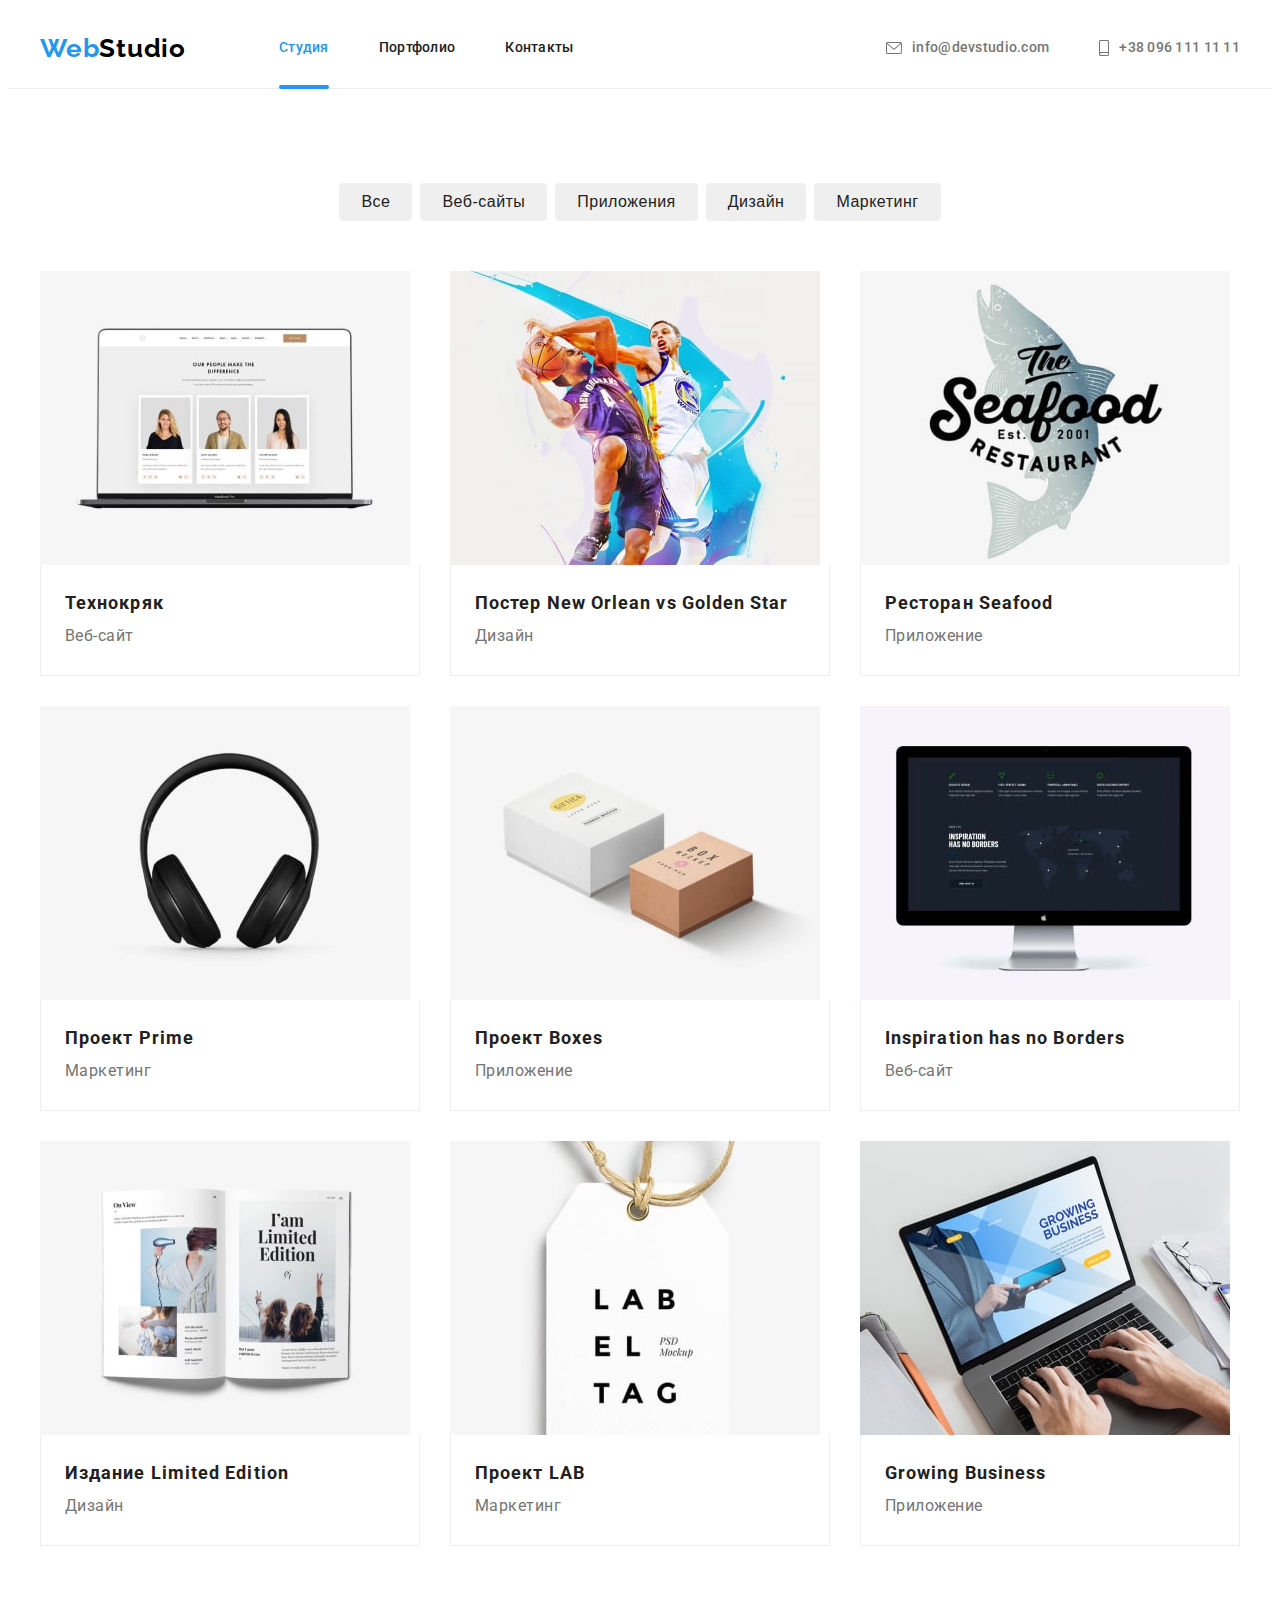
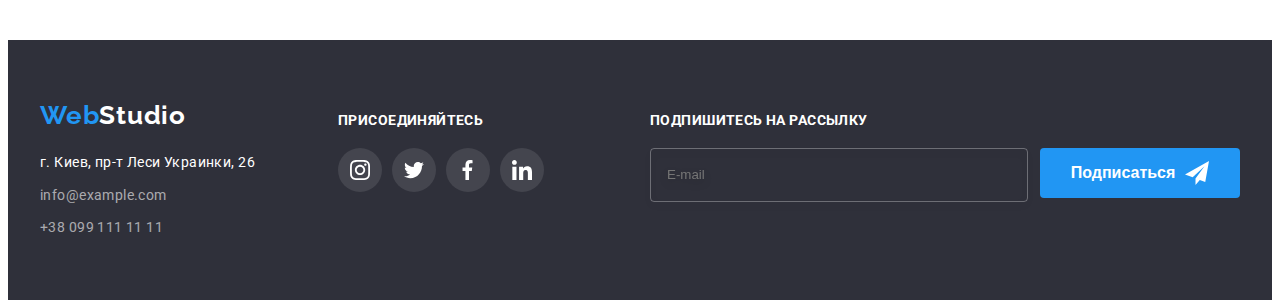
==== commit 051e9269: "Update portfolio.html" ====
--- a/portfolio.html
+++ b/portfolio.html
@@ -19,26 +19,26 @@
     <header class="header">
         <div class="conteiner">
             <nav class="header-navigation">
-                <a href="./index.html" lang="en" class="header-logo link">
-                    <span class="header-logo-accent">Web</span>Studio
+                <a href="./index.html" lang="en" class="header__logo logo link">
+                    <span class="logo__accent-txt-color">Web</span>Studio
                 </a>
     
-                <ul class="header-list-menu list">
-                    <li class="header-item-menu">
-                        <a href="./index.html" class="header-link link">Студия</a>
-                    </li>
-                    <li class="header-item-menu">
-                        <a href="./portfolio.html" class="header-link link current">Портфолио</a>
-                    </li>
-                    <li class="header-item-menu">
-                        <a href="" class="header-link link">Контакты</a>
+                <ul class="header-list list">
+                    <li class="header-list__item">
+                        <a href="./index.html" class="header-list__link link current">Студия</a>
+                    </li>
+                    <li class="header-list__item">
+                        <a href="./portfolio.html" class="header-list__link link">Портфолио</a>
+                    </li>
+                    <li class="header-list__item">
+                        <a href="" class="header-list__link link">Контакты</a>
                     </li>
                 </ul>
             </nav>
             <div class="header-right">
-                <ul class="header-list-auth list">
-                    <li class="header-item-auth">
-                        <a class="header-mail link" href="mailto:info@devstudio.com">
+                <ul class="header-right__auth list">
+                    <li class="header-right__item list">
+                        <a class="header-right__mail link" href="mailto:info@devstudio.com">
                             <svg class="logo-icon" width="16" height="12">
                                 <use href="./img/sprite.svg#icon-envelope"></use>
     
@@ -46,8 +46,8 @@
                             info@devstudio.com
                         </a>
                     </li>
-                    <li class="header-item-auth">
-                        <a class="header-tel link" href="tel:+380961111111">
+                    <li class="header-right__item">
+                        <a class="header-right__tel link" href="tel:+380961111111">
                             <svg class="logo-icon" width="10" height="16">
                                 <use href="./img/sprite.svg#icon-smartphone"></use>
                             </svg>
